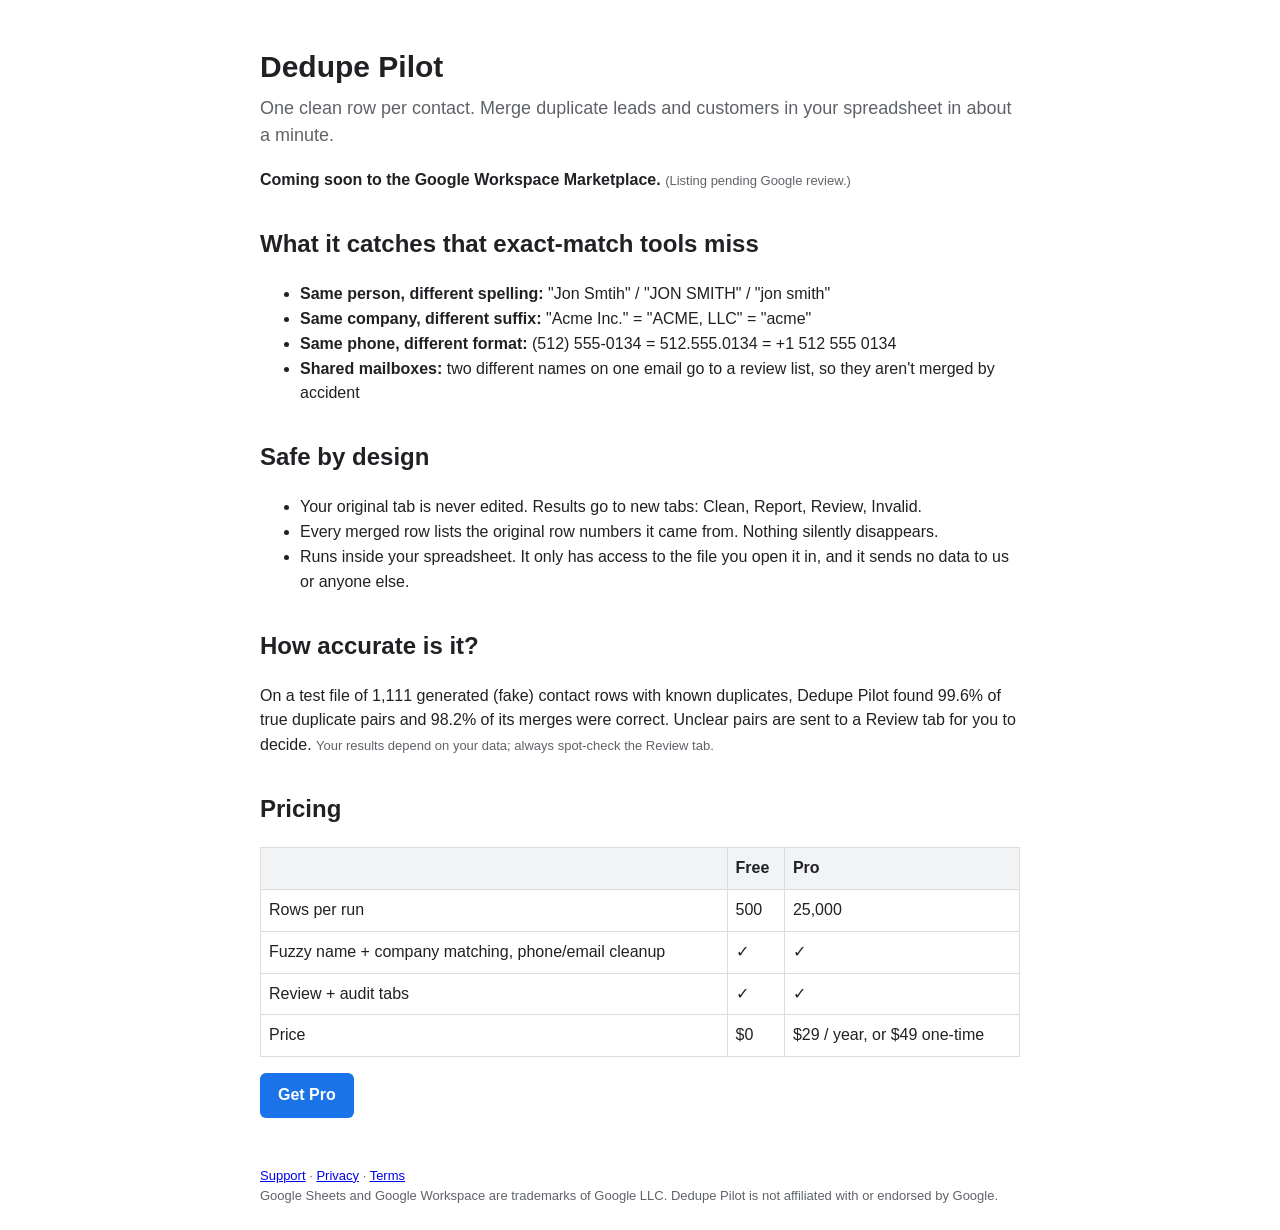
==== index.html @ 43d55ecd "Dedupe Pilot website: landing, Pro (Square checkout), privacy, terms, support" ====
<!doctype html><html lang="en"><head><meta charset="utf-8"><meta name="viewport" content="width=device-width,initial-scale=1">
<title>Dedupe Pilot — merge duplicate contacts in your spreadsheet</title>
<meta name="description" content="Spreadsheet add-on that finds and merges duplicate contacts: exact email, same phone, and fuzzy name + company matches. Original data never changed.">
<link rel="stylesheet" href="style.css"></head><body>
<h1>Dedupe Pilot</h1>
<p class="sub">One clean row per contact. Merge duplicate leads and customers in your spreadsheet in about a minute.</p>
<p><b>Coming soon to the Google Workspace Marketplace.</b> <span class="note">(Listing pending Google review.)</span></p>
<h2>What it catches that exact-match tools miss</h2>
<ul>
<li><b>Same person, different spelling:</b> "Jon Smtih" / "JON SMITH" / "jon smith"</li>
<li><b>Same company, different suffix:</b> "Acme Inc." = "ACME, LLC" = "acme"</li>
<li><b>Same phone, different format:</b> (512) 555-0134 = 512.555.0134 = +1 512 555 0134</li>
<li><b>Shared mailboxes:</b> two different names on one email go to a review list, so they aren't merged by accident</li>
</ul>
<h2>Safe by design</h2>
<ul>
<li>Your original tab is never edited. Results go to new tabs: Clean, Report, Review, Invalid.</li>
<li>Every merged row lists the original row numbers it came from. Nothing silently disappears.</li>
<li>Runs inside your spreadsheet. It only has access to the file you open it in, and it sends no data to us or anyone else.</li>
</ul>
<h2>How accurate is it?</h2>
<p>On a test file of 1,111 generated (fake) contact rows with known duplicates, Dedupe Pilot found 99.6% of true duplicate pairs and 98.2% of its merges were correct. Unclear pairs are sent to a Review tab for you to decide. <span class="note">Your results depend on your data; always spot-check the Review tab.</span></p>
<h2>Pricing</h2>
<table><tr><th></th><th>Free</th><th>Pro</th></tr>
<tr><td>Rows per run</td><td>500</td><td>25,000</td></tr>
<tr><td>Fuzzy name + company matching, phone/email cleanup</td><td>✓</td><td>✓</td></tr>
<tr><td>Review + audit tabs</td><td>✓</td><td>✓</td></tr>
<tr><td>Price</td><td>$0</td><td>$29 / year, or $49 one-time</td></tr></table>
<p><a class="cta" href="pro.html">Get Pro</a></p>
<footer><a href="support.html">Support</a> · <a href="privacy.html">Privacy</a> · <a href="terms.html">Terms</a><br>
Google Sheets and Google Workspace are trademarks of Google LLC. Dedupe Pilot is not affiliated with or endorsed by Google.</footer>
</body></html>
---- style.css ----
body{font-family:-apple-system,Segoe UI,Roboto,Arial,sans-serif;max-width:760px;margin:0 auto;padding:24px;color:#202124;line-height:1.55}
h1{font-size:30px;margin-bottom:4px} h2{margin-top:32px} .sub{color:#5f6368;font-size:18px;margin-top:0}
.cta{display:inline-block;background:#1a73e8;color:#fff;padding:10px 18px;border-radius:6px;text-decoration:none;font-weight:600}
table{border-collapse:collapse;width:100%} td,th{border:1px solid #dadce0;padding:8px;text-align:left} th{background:#f1f3f4}
.note{color:#5f6368;font-size:13px} footer{margin-top:48px;font-size:13px;color:#5f6368}
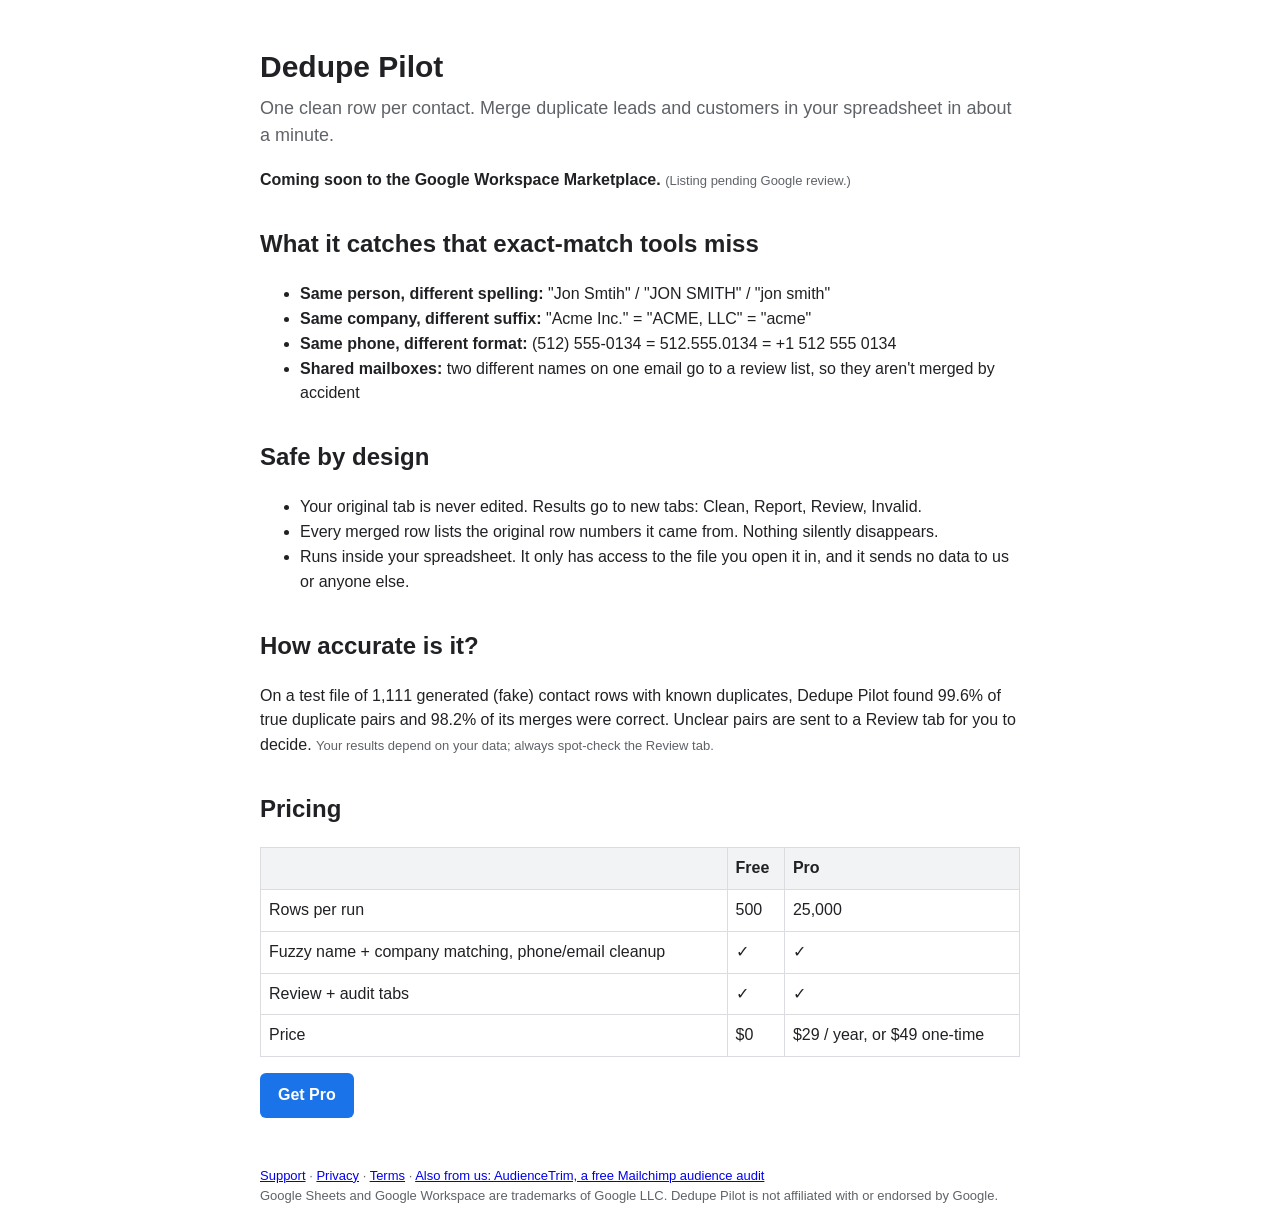
==== commit 06dd9175: "Add AudienceTrim footer link" ====
--- a/index.html
+++ b/index.html
@@ -27,6 +27,6 @@
 <tr><td>Review + audit tabs</td><td>✓</td><td>✓</td></tr>
 <tr><td>Price</td><td>$0</td><td>$29 / year, or $49 one-time</td></tr></table>
 <p><a class="cta" href="pro.html">Get Pro</a></p>
-<footer><a href="support.html">Support</a> · <a href="privacy.html">Privacy</a> · <a href="terms.html">Terms</a><br>
+<footer><a href="support.html">Support</a> · <a href="privacy.html">Privacy</a> · <a href="terms.html">Terms</a> · <a href="https://nxrivard-sudo.github.io/audiencetrim/">Also from us: AudienceTrim, a free Mailchimp audience audit</a><br>
 Google Sheets and Google Workspace are trademarks of Google LLC. Dedupe Pilot is not affiliated with or endorsed by Google.</footer>
 </body></html>
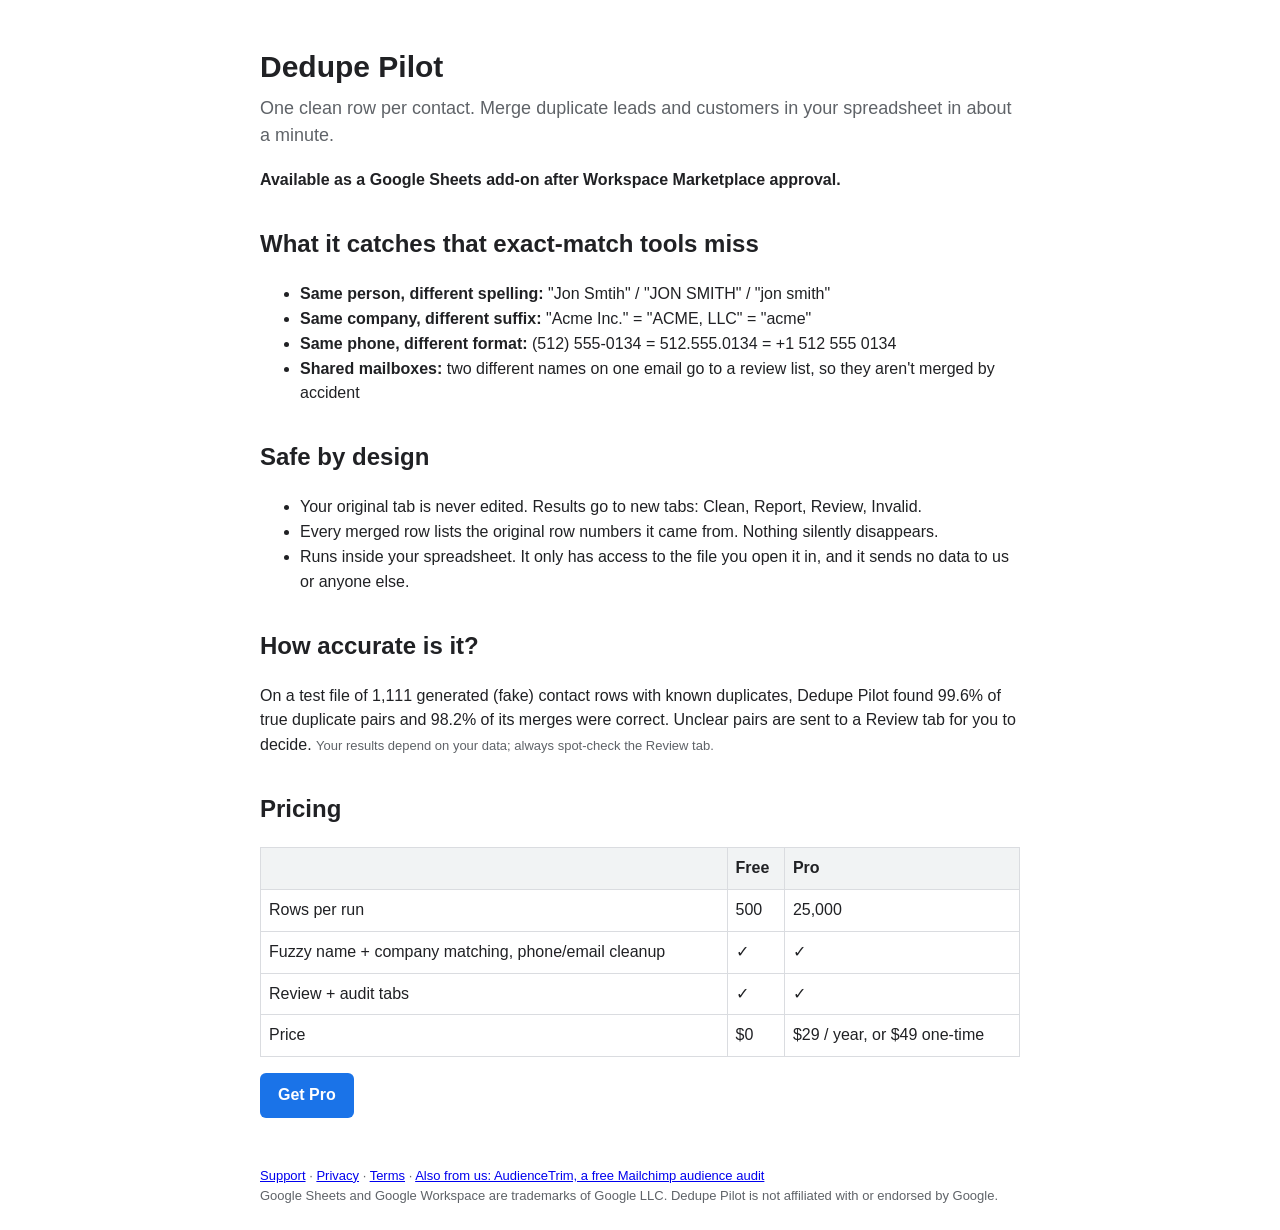
==== commit 8b8e663c: "Scrub Marketplace coming-soon CTA ahead of OAuth verification" ====
--- a/index.html
+++ b/index.html
@@ -4,7 +4,7 @@
 <link rel="stylesheet" href="style.css"></head><body>
 <h1>Dedupe Pilot</h1>
 <p class="sub">One clean row per contact. Merge duplicate leads and customers in your spreadsheet in about a minute.</p>
-<p><b>Coming soon to the Google Workspace Marketplace.</b> <span class="note">(Listing pending Google review.)</span></p>
+<p><b>Available as a Google Sheets add-on after Workspace Marketplace approval.</b></p>
 <h2>What it catches that exact-match tools miss</h2>
 <ul>
 <li><b>Same person, different spelling:</b> "Jon Smtih" / "JON SMITH" / "jon smith"</li>
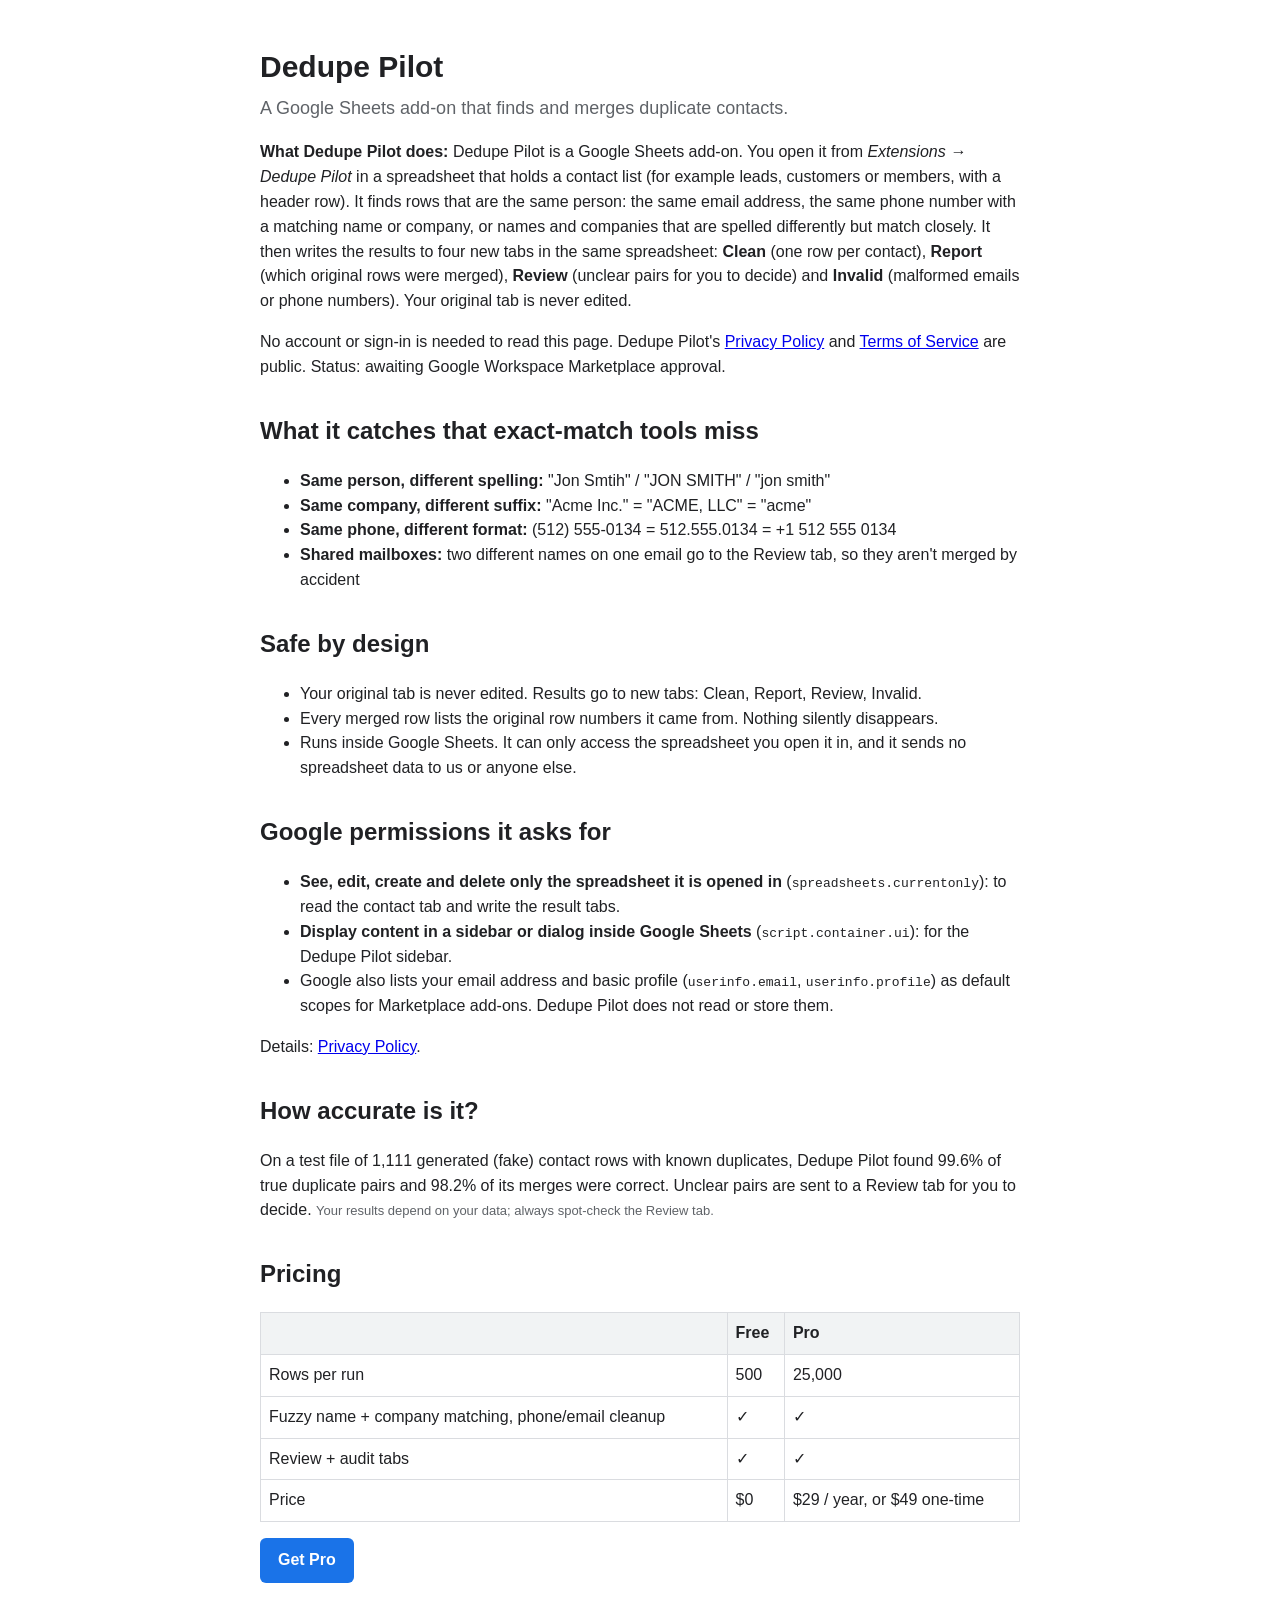
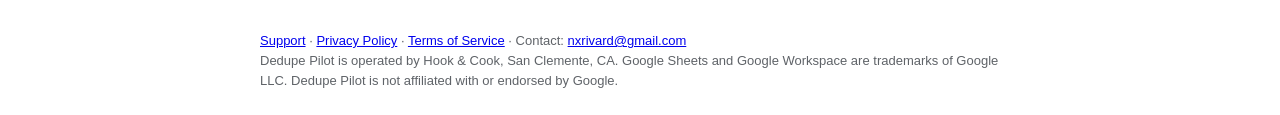
==== commit 0129e6ad: "Home + privacy: clear app purpose, scopes, Limited Use, deletion; remove cross-promo (OAuth branding" ====
--- a/index.html
+++ b/index.html
@@ -1,23 +1,33 @@
 <!doctype html><html lang="en"><head><meta charset="utf-8"><meta name="viewport" content="width=device-width,initial-scale=1">
-<title>Dedupe Pilot — merge duplicate contacts in your spreadsheet</title>
-<meta name="description" content="Spreadsheet add-on that finds and merges duplicate contacts: exact email, same phone, and fuzzy name + company matches. Original data never changed.">
+<title>Dedupe Pilot: find and merge duplicate contacts in Google Sheets</title>
+<meta name="description" content="Dedupe Pilot is a Google Sheets add-on that finds and merges duplicate contacts in the spreadsheet you open it in, by email, phone + name/company, and fuzzy name + company matching. Results go to new Clean, Report, Review and Invalid tabs.">
+<meta property="og:type" content="website"><meta property="og:site_name" content="Dedupe Pilot"><meta property="og:title" content="Dedupe Pilot: find and merge duplicate contacts in Google Sheets"><meta property="og:description" content="Google Sheets add-on that finds and merges duplicate contacts by email and phone + name. Original data is never changed."><meta property="og:url" content="https://nxrivard-sudo.github.io/dedupe-pilot/">
+<link rel="canonical" href="https://nxrivard-sudo.github.io/dedupe-pilot/">
 <link rel="stylesheet" href="style.css"></head><body>
 <h1>Dedupe Pilot</h1>
-<p class="sub">One clean row per contact. Merge duplicate leads and customers in your spreadsheet in about a minute.</p>
-<p><b>Available as a Google Sheets add-on after Workspace Marketplace approval.</b></p>
+<p class="sub">A Google Sheets add-on that finds and merges duplicate contacts.</p>
+<p><b>What Dedupe Pilot does:</b> Dedupe Pilot is a Google Sheets add-on. You open it from <i>Extensions → Dedupe Pilot</i> in a spreadsheet that holds a contact list (for example leads, customers or members, with a header row). It finds rows that are the same person: the same email address, the same phone number with a matching name or company, or names and companies that are spelled differently but match closely. It then writes the results to four new tabs in the same spreadsheet: <b>Clean</b> (one row per contact), <b>Report</b> (which original rows were merged), <b>Review</b> (unclear pairs for you to decide) and <b>Invalid</b> (malformed emails or phone numbers). Your original tab is never edited.</p>
+<p>No account or sign-in is needed to read this page. Dedupe Pilot's <a href="privacy.html">Privacy Policy</a> and <a href="terms.html">Terms of Service</a> are public. Status: awaiting Google Workspace Marketplace approval.</p>
 <h2>What it catches that exact-match tools miss</h2>
 <ul>
 <li><b>Same person, different spelling:</b> "Jon Smtih" / "JON SMITH" / "jon smith"</li>
 <li><b>Same company, different suffix:</b> "Acme Inc." = "ACME, LLC" = "acme"</li>
 <li><b>Same phone, different format:</b> (512) 555-0134 = 512.555.0134 = +1 512 555 0134</li>
-<li><b>Shared mailboxes:</b> two different names on one email go to a review list, so they aren't merged by accident</li>
+<li><b>Shared mailboxes:</b> two different names on one email go to the Review tab, so they aren't merged by accident</li>
 </ul>
 <h2>Safe by design</h2>
 <ul>
 <li>Your original tab is never edited. Results go to new tabs: Clean, Report, Review, Invalid.</li>
 <li>Every merged row lists the original row numbers it came from. Nothing silently disappears.</li>
-<li>Runs inside your spreadsheet. It only has access to the file you open it in, and it sends no data to us or anyone else.</li>
+<li>Runs inside Google Sheets. It can only access the spreadsheet you open it in, and it sends no spreadsheet data to us or anyone else.</li>
 </ul>
+<h2>Google permissions it asks for</h2>
+<ul>
+<li><b>See, edit, create and delete only the spreadsheet it is opened in</b> (<code>spreadsheets.currentonly</code>): to read the contact tab and write the result tabs.</li>
+<li><b>Display content in a sidebar or dialog inside Google Sheets</b> (<code>script.container.ui</code>): for the Dedupe Pilot sidebar.</li>
+<li>Google also lists your email address and basic profile (<code>userinfo.email</code>, <code>userinfo.profile</code>) as default scopes for Marketplace add-ons. Dedupe Pilot does not read or store them.</li>
+</ul>
+<p>Details: <a href="privacy.html">Privacy Policy</a>.</p>
 <h2>How accurate is it?</h2>
 <p>On a test file of 1,111 generated (fake) contact rows with known duplicates, Dedupe Pilot found 99.6% of true duplicate pairs and 98.2% of its merges were correct. Unclear pairs are sent to a Review tab for you to decide. <span class="note">Your results depend on your data; always spot-check the Review tab.</span></p>
 <h2>Pricing</h2>
@@ -27,6 +37,6 @@
 <tr><td>Review + audit tabs</td><td>✓</td><td>✓</td></tr>
 <tr><td>Price</td><td>$0</td><td>$29 / year, or $49 one-time</td></tr></table>
 <p><a class="cta" href="pro.html">Get Pro</a></p>
-<footer><a href="support.html">Support</a> · <a href="privacy.html">Privacy</a> · <a href="terms.html">Terms</a> · <a href="https://nxrivard-sudo.github.io/audiencetrim/">Also from us: AudienceTrim, a free Mailchimp audience audit</a><br>
-Google Sheets and Google Workspace are trademarks of Google LLC. Dedupe Pilot is not affiliated with or endorsed by Google.</footer>
+<footer><a href="support.html">Support</a> · <a href="privacy.html">Privacy Policy</a> · <a href="terms.html">Terms of Service</a> · Contact: <a href="mailto:nxrivard@gmail.com">nxrivard@gmail.com</a><br>
+Dedupe Pilot is operated by Hook &amp; Cook, San Clemente, CA. Google Sheets and Google Workspace are trademarks of Google LLC. Dedupe Pilot is not affiliated with or endorsed by Google.</footer>
 </body></html>
